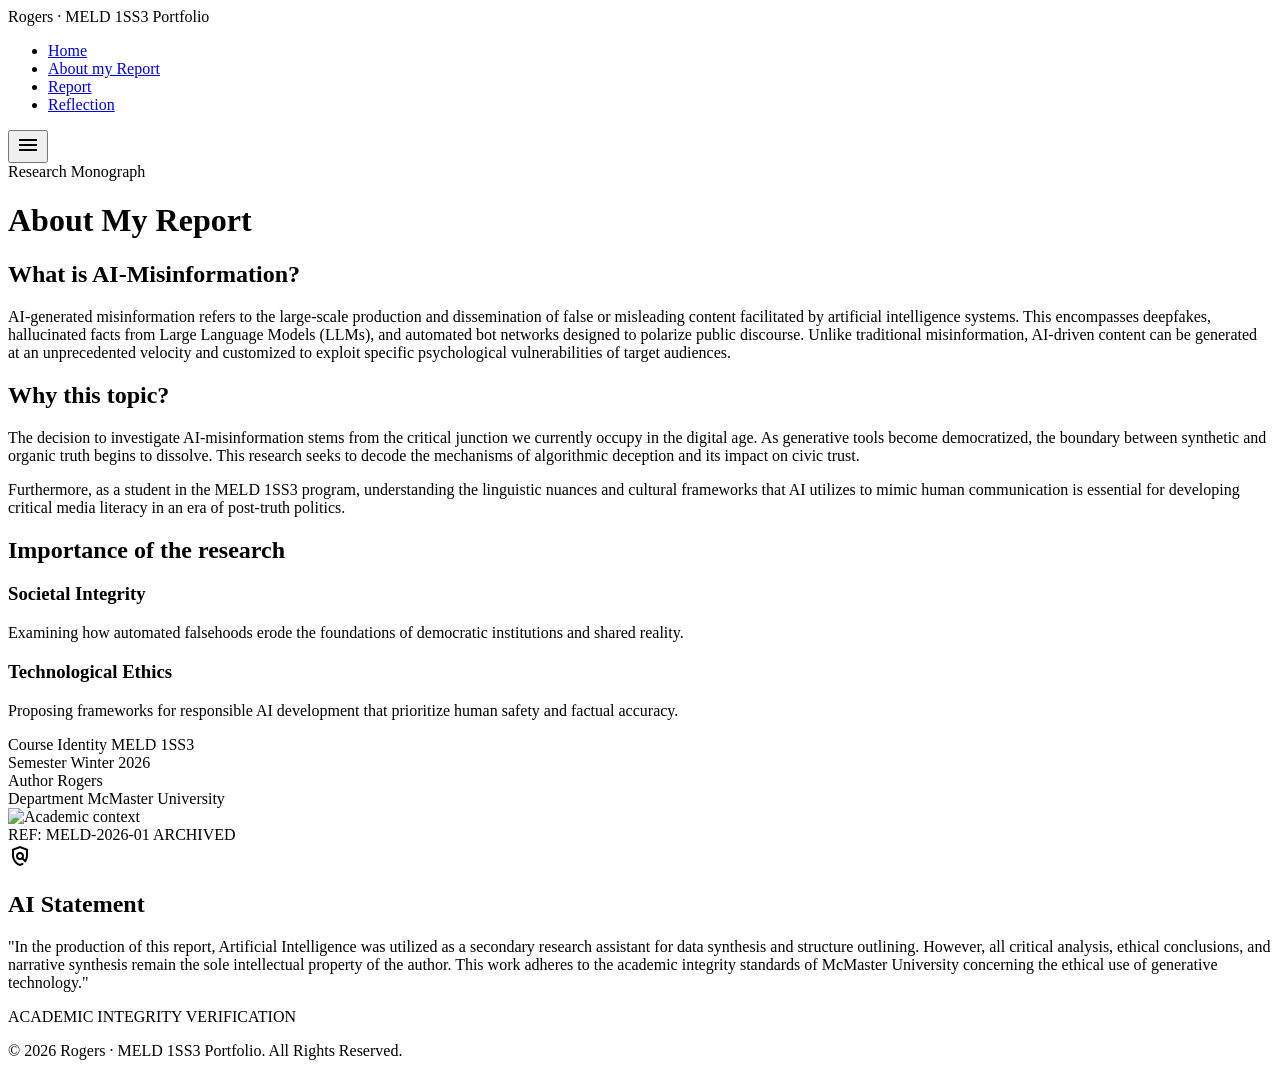
==== about.html @ 1fa629f5 "Add about.html for project overview and details" ====
<!DOCTYPE html>
<html lang="en">
<head>
    <meta charset="UTF-8">
    <meta name="viewport" content="width=device-width, initial-scale=1.0">
    <title>About My Report | Rogers · MELD 1SS3 Portfolio</title>
    <link href="https://fonts.googleapis.com/css2?family=Work+Sans:wght@400;700;800&family=Noto+Serif:ital,wght@0,400;0,700;1,400&display=swap" rel="stylesheet">
    <link href="https://fonts.googleapis.com/css2?family=Material+Symbols+Outlined:opsz,wght,FILL,GRAD@24,400,0,0" rel="stylesheet">
    <link rel="stylesheet" href="css/styles.css">
</head>
<body>
    <header class="navbar">
        <div class="container nav-container">
            <div class="logo">Rogers · MELD 1SS3 Portfolio</div>
            <nav>
                <ul class="nav-links">
                    <li><a href="index.html">Home</a></li>
                    <li><a href="about.html" class="active">About my Report</a></li>
                    <li><a href="report.html">Report</a></li>
                    <li><a href="reflection.html">Reflection</a></li>
                </ul>
                <button class="menu-toggle" aria-label="Toggle Menu">
                    <span class="material-symbols-outlined">menu</span>
                </button>
            </nav>
        </div>
    </header>

    <main class="page-content">
        <div class="container split-layout">
            <div class="main-column">
                <header class="page-header">
                    <span class="eyebrow">Research Monograph</span>
                    <h1 class="page-title">About My Report</h1>
                </header>

                <article class="prose">
                    <section>
                        <h2 class="section-heading">What is AI-Misinformation?</h2>
                        <div class="quote-box">
                            <p>AI-generated misinformation refers to the large-scale production and dissemination of false or misleading content facilitated by artificial intelligence systems. This encompasses deepfakes, hallucinated facts from Large Language Models (LLMs), and automated bot networks designed to polarize public discourse. Unlike traditional misinformation, AI-driven content can be generated at an unprecedented velocity and customized to exploit specific psychological vulnerabilities of target audiences.</p>
                        </div>
                    </section>

                    <section>
                        <h2 class="section-heading">Why this topic?</h2>
                        <p>The decision to investigate AI-misinformation stems from the critical junction we currently occupy in the digital age. As generative tools become democratized, the boundary between synthetic and organic truth begins to dissolve. This research seeks to decode the mechanisms of algorithmic deception and its impact on civic trust.</p>
                        <p>Furthermore, as a student in the MELD 1SS3 program, understanding the linguistic nuances and cultural frameworks that AI utilizes to mimic human communication is essential for developing critical media literacy in an era of post-truth politics.</p>
                    </section>

                    <section>
                        <h2 class="section-heading">Importance of the research</h2>
                        <div class="info-grid">
                            <div class="info-card">
                                <h3>Societal Integrity</h3>
                                <p>Examining how automated falsehoods erode the foundations of democratic institutions and shared reality.</p>
                            </div>
                            <div class="info-card">
                                <h3>Technological Ethics</h3>
                                <p>Proposing frameworks for responsible AI development that prioritize human safety and factual accuracy.</p>
                            </div>
                        </div>
                    </section>
                </article>
            </div>

            <aside class="sidebar">
                <div class="sticky-sidebar">
                    <div class="sidebar-card">
                        <div class="sidebar-item">
                            <span class="label">Course Identity</span>
                            <span class="value">MELD 1SS3</span>
                        </div>
                        <div class="sidebar-item">
                            <span class="label">Semester</span>
                            <span class="value">Winter 2026</span>
                        </div>
                        <div class="sidebar-item">
                            <span class="label">Author</span>
                            <span class="value">Rogers</span>
                        </div>
                        <div class="sidebar-item">
                            <span class="label">Department</span>
                            <span class="value">McMaster University</span>
                        </div>
                        <div class="sidebar-image">
                            <img src="https://picsum.photos/seed/academic/400/300" alt="Academic context" referrerPolicy="no-referrer">
                        </div>
                    </div>
                    <div class="tag-row">
                        <span class="tag">REF: MELD-2026-01</span>
                        <span class="tag">ARCHIVED</span>
                    </div>
                </div>
            </aside>
        </div>

        <section class="ai-statement container">
            <div class="ai-statement-box">
                <div class="ai-header">
                    <span class="material-symbols-outlined">policy</span>
                    <h2>AI Statement</h2>
                </div>
                <p class="ai-main-text italic">"In the production of this report, Artificial Intelligence was utilized as a secondary research assistant for data synthesis and structure outlining. However, all critical analysis, ethical conclusions, and narrative synthesis remain the sole intellectual property of the author. This work adheres to the academic integrity standards of McMaster University concerning the ethical use of generative technology."</p>
                <div class="ai-footer">
                    <div class="line"></div>
                    <span class="ai-footer-label">ACADEMIC INTEGRITY VERIFICATION</span>
                </div>
            </div>
        </section>
    </main>

    <footer class="footer">
        <div class="container">
            <p>&copy; 2026 Rogers · MELD 1SS3 Portfolio. All Rights Reserved.</p>
        </div>
    </footer>

    <script src="js/main.js"></script>
</body>
</html>
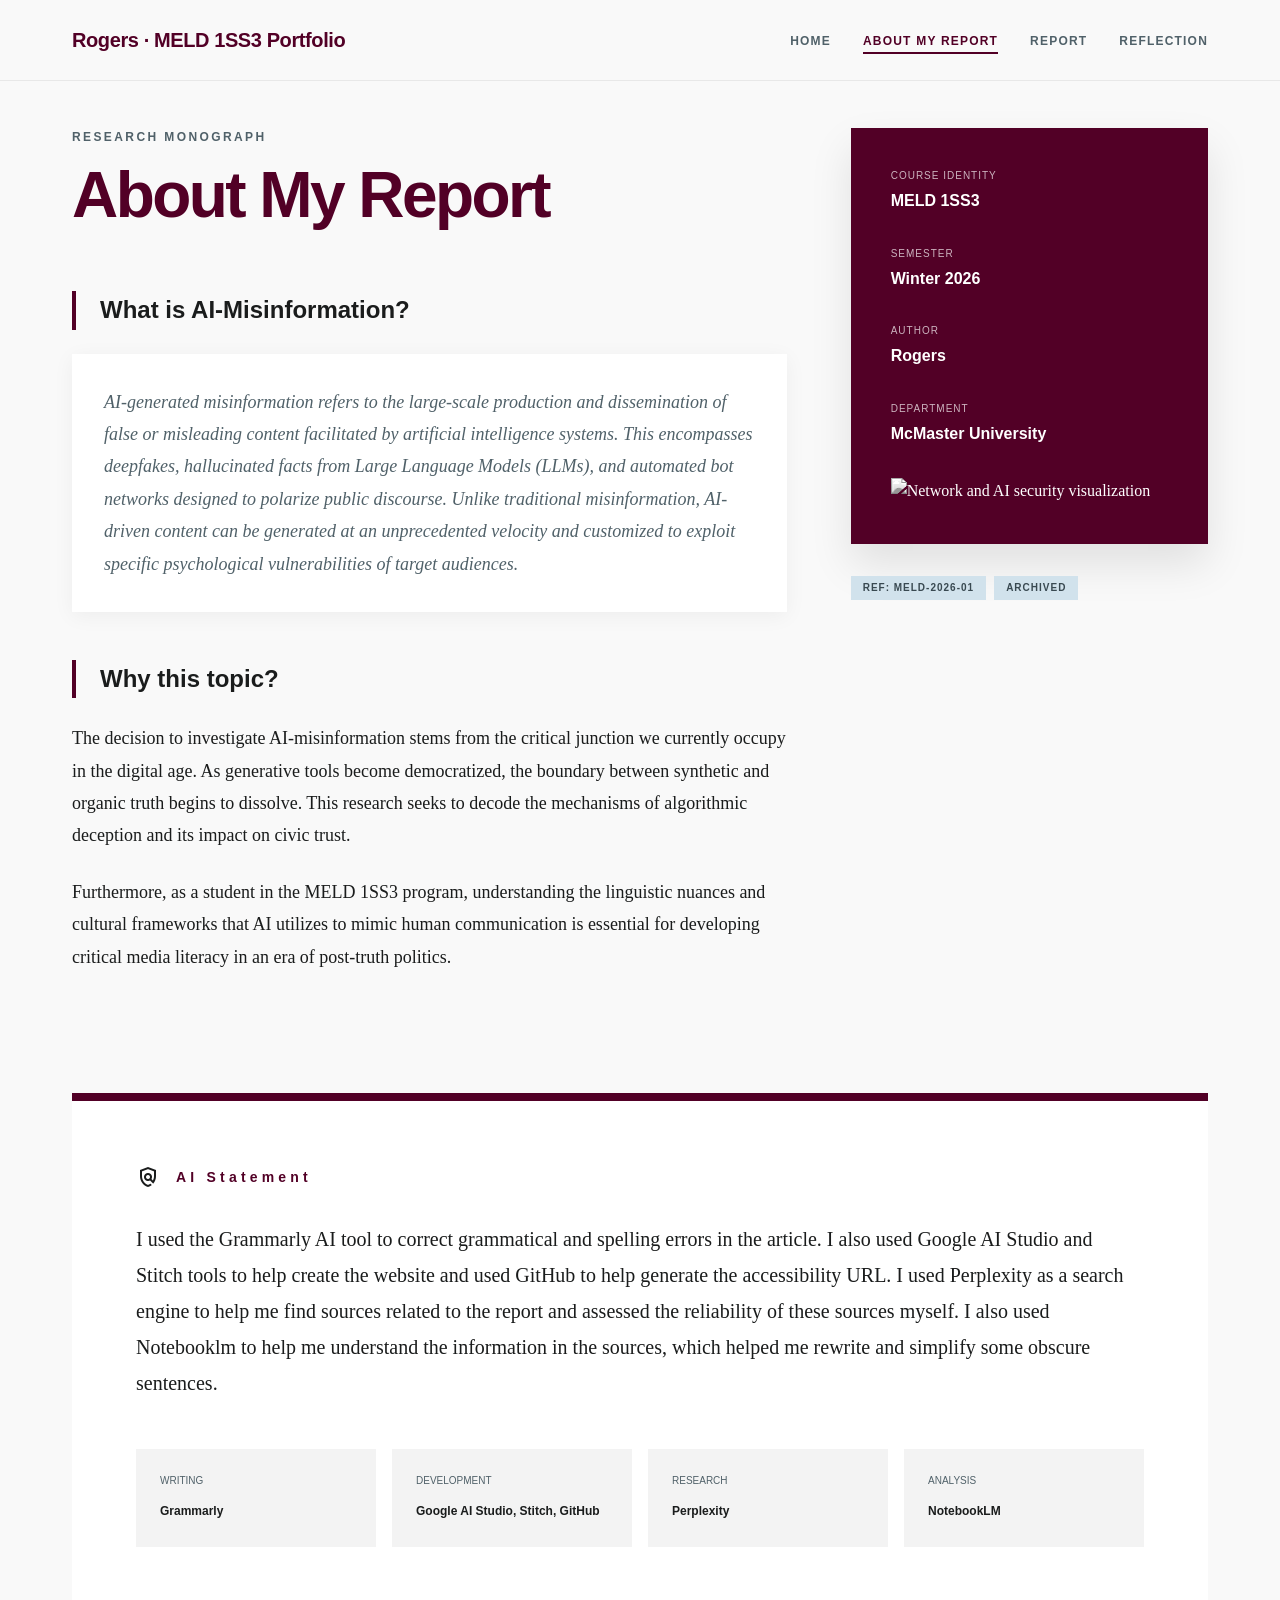
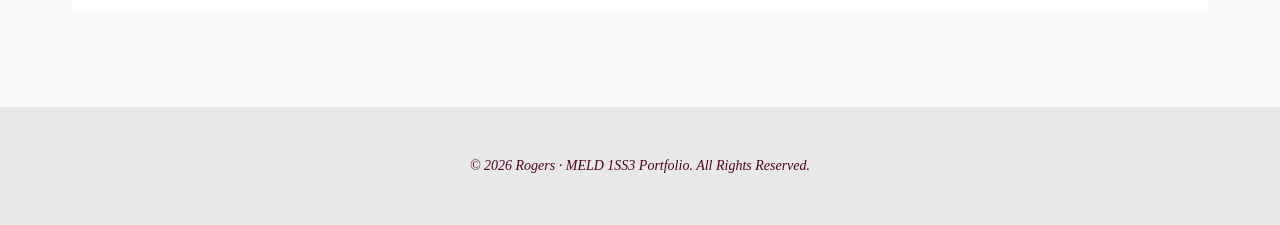
==== commit 73ea9bfe: "Revise AI usage section and update tools list Updated AI statement and tools used for article prepar" ====
--- a/about.html
+++ b/about.html
@@ -48,19 +48,6 @@
                         <p>Furthermore, as a student in the MELD 1SS3 program, understanding the linguistic nuances and cultural frameworks that AI utilizes to mimic human communication is essential for developing critical media literacy in an era of post-truth politics.</p>
                     </section>
 
-                    <section>
-                        <h2 class="section-heading">Importance of the research</h2>
-                        <div class="info-grid">
-                            <div class="info-card">
-                                <h3>Societal Integrity</h3>
-                                <p>Examining how automated falsehoods erode the foundations of democratic institutions and shared reality.</p>
-                            </div>
-                            <div class="info-card">
-                                <h3>Technological Ethics</h3>
-                                <p>Proposing frameworks for responsible AI development that prioritize human safety and factual accuracy.</p>
-                            </div>
-                        </div>
-                    </section>
                 </article>
             </div>
 
@@ -84,7 +71,7 @@
                             <span class="value">McMaster University</span>
                         </div>
                         <div class="sidebar-image">
-                            <img src="https://picsum.photos/seed/academic/400/300" alt="Academic context" referrerPolicy="no-referrer">
+                            <img src="https://picsum.photos/seed/network-computer-ai-security/400/300" alt="Network and AI security visualization" referrerPolicy="no-referrer">
                         </div>
                     </div>
                     <div class="tag-row">
@@ -101,10 +88,24 @@
                     <span class="material-symbols-outlined">policy</span>
                     <h2>AI Statement</h2>
                 </div>
-                <p class="ai-main-text italic">"In the production of this report, Artificial Intelligence was utilized as a secondary research assistant for data synthesis and structure outlining. However, all critical analysis, ethical conclusions, and narrative synthesis remain the sole intellectual property of the author. This work adheres to the academic integrity standards of McMaster University concerning the ethical use of generative technology."</p>
-                <div class="ai-footer">
-                    <div class="line"></div>
-                    <span class="ai-footer-label">ACADEMIC INTEGRITY VERIFICATION</span>
+                <p class="ai-main-text">I used the Grammarly AI tool to correct grammatical and spelling errors in the article. I also used Google AI Studio and Stitch tools to help create the website and used GitHub to help generate the accessibility URL. I used Perplexity as a search engine to help me find sources related to the report and assessed the reliability of these sources myself. I also used Notebooklm to help me understand the information in the sources, which helped me rewrite and simplify some obscure sentences.</p>
+                <div class="ai-grid">
+                    <div class="ai-item">
+                        <span class="ai-label">WRITING</span>
+                        <span class="ai-value">Grammarly</span>
+                    </div>
+                    <div class="ai-item">
+                        <span class="ai-label">DEVELOPMENT</span>
+                        <span class="ai-value">Google AI Studio, Stitch, GitHub</span>
+                    </div>
+                    <div class="ai-item">
+                        <span class="ai-label">RESEARCH</span>
+                        <span class="ai-value">Perplexity</span>
+                    </div>
+                    <div class="ai-item">
+                        <span class="ai-label">ANALYSIS</span>
+                        <span class="ai-value">NotebookLM</span>
+                    </div>
                 </div>
             </div>
         </section>
--- a/css/styles.css
+++ b/css/styles.css
@@ -0,0 +1,819 @@
+/* 
+   MELD 1SS3 Portfolio Styles
+   Theme: Academic Editorial
+   Colors: McMaster Burgundy (#520026), Off-white (#f9f9f9), Dark Gray (#1a1c1c)
+*/
+
+:root {
+    --primary: #520026;
+    --primary-light: #7a003c;
+    --bg: #f9f9f9;
+    --text: #1a1c1c;
+    --text-muted: #506169;
+    --surface: #eeeeee;
+    --surface-low: #f3f3f3;
+    --white: #ffffff;
+    --border: #e8e8e8;
+    --font-headline: 'Work Sans', sans-serif;
+    --font-body: 'Noto Serif', serif;
+}
+
+* {
+    margin: 0;
+    padding: 0;
+    box-sizing: border-box;
+}
+
+body {
+    background-color: var(--bg);
+    color: var(--text);
+    font-family: var(--font-body);
+    line-height: 1.6;
+    overflow-x: hidden;
+}
+
+.container {
+    max-width: 1200px;
+    margin: 0 auto;
+    padding: 0 2rem;
+}
+
+/* Navbar */
+.navbar {
+    position: fixed;
+    top: 0;
+    width: 100%;
+    background-color: var(--bg);
+    z-index: 1000;
+    border-bottom: 1px solid var(--border);
+}
+
+.nav-container {
+    display: flex;
+    justify-content: space-between;
+    align-items: center;
+    padding: 1.5rem 2rem;
+}
+
+.logo {
+    font-family: var(--font-headline);
+    font-weight: 800;
+    font-size: 1.25rem;
+    color: var(--primary);
+    letter-spacing: -0.02em;
+}
+
+.nav-links {
+    display: flex;
+    list-style: none;
+    gap: 2rem;
+}
+
+.nav-links a {
+    text-decoration: none;
+    font-family: var(--font-headline);
+    font-size: 0.75rem;
+    font-weight: 600;
+    text-transform: uppercase;
+    color: var(--text-muted);
+    letter-spacing: 0.1em;
+    transition: color 0.3s ease;
+}
+
+.nav-links a:hover, .nav-links a.active {
+    color: var(--primary);
+}
+
+.nav-links a.active {
+    border-bottom: 2px solid var(--primary);
+    padding-bottom: 0.25rem;
+}
+
+.menu-toggle {
+    display: none;
+    background: none;
+    border: none;
+    color: var(--primary);
+    cursor: pointer;
+}
+
+/* Hero Section */
+.hero {
+    padding-top: 8rem;
+    padding-bottom: 6rem;
+}
+
+.hero-container {
+    display: grid;
+    grid-template-columns: 1.2fr 0.8fr;
+    gap: 4rem;
+    align-items: start;
+}
+
+.eyebrow {
+    display: block;
+    font-family: var(--font-headline);
+    text-transform: uppercase;
+    letter-spacing: 0.2em;
+    font-size: 0.75rem;
+    font-weight: 700;
+    color: var(--text-muted);
+    margin-bottom: 1rem;
+}
+
+.display-title {
+    font-family: var(--font-headline);
+    font-size: clamp(3rem, 8vw, 6rem);
+    font-weight: 800;
+    line-height: 1.1;
+    color: var(--primary);
+    letter-spacing: -0.04em;
+    margin-bottom: 2rem;
+}
+
+.hero-subtitle {
+    font-size: 1.5rem;
+    font-style: italic;
+    color: var(--text);
+    line-height: 1.4;
+    margin-bottom: 3rem;
+    max-width: 500px;
+}
+
+.author-tag {
+    border-left: 4px solid var(--primary);
+    padding-left: 1.5rem;
+    padding-top: 0.5rem;
+    padding-bottom: 0.5rem;
+}
+
+.author-name {
+    display: block;
+    font-family: var(--font-headline);
+    font-weight: 700;
+    font-size: 0.875rem;
+    color: var(--primary);
+}
+
+.author-meta {
+    font-family: var(--font-headline);
+    font-size: 0.75rem;
+    color: var(--text-muted);
+}
+
+.hero-image {
+    position: relative;
+}
+
+.hero-image img {
+    width: 100%;
+    aspect-ratio: 4/5;
+    object-fit: cover;
+    filter: grayscale(100%);
+    transition: filter 0.5s ease;
+}
+
+.hero-image img:hover {
+    filter: grayscale(0%);
+}
+
+.hero-badge {
+    position: absolute;
+    bottom: -1.5rem;
+    left: -1.5rem;
+    background-color: var(--primary);
+    color: var(--white);
+    padding: 1.5rem;
+    display: flex;
+    align-items: center;
+    justify-content: center;
+}
+
+/* Bento Grid */
+.bento-grid {
+    display: grid;
+    grid-template-columns: repeat(3, 1fr);
+    margin-bottom: 8rem;
+}
+
+.card {
+    padding: 3rem;
+    min-height: 400px;
+    display: flex;
+    flex-direction: column;
+    justify-content: space-between;
+    transition: background-color 0.3s ease;
+}
+
+.card-light { background-color: var(--surface-low); }
+.card-dark { background-color: var(--primary); color: var(--white); }
+.card-gray { background-color: var(--surface); }
+
+.card-light:hover { background-color: var(--white); }
+.card-gray:hover { background-color: #e2e2e2; }
+
+.section-num {
+    display: block;
+    font-family: var(--font-headline);
+    font-size: 0.75rem;
+    letter-spacing: 0.1em;
+    color: var(--text-muted);
+    margin-bottom: 1rem;
+}
+
+.card-dark .section-num { color: #ffb1c6; }
+
+.card h3 {
+    font-family: var(--font-headline);
+    font-size: 2rem;
+    font-weight: 700;
+    margin-bottom: 1.5rem;
+}
+
+.card p {
+    font-size: 1rem;
+    line-height: 1.6;
+    margin-bottom: 2rem;
+}
+
+.card-link {
+    font-family: var(--font-headline);
+    font-size: 0.875rem;
+    font-weight: 700;
+    text-decoration: none;
+    color: var(--primary);
+    display: flex;
+    align-items: center;
+    gap: 0.5rem;
+    transition: gap 0.3s ease;
+}
+
+.card-dark .card-link {
+    color: var(--white);
+    border-bottom: 1px solid var(--white);
+    width: fit-content;
+    padding-bottom: 0.25rem;
+}
+
+.card-link:hover {
+    gap: 1rem;
+}
+
+/* AI Statement */
+.ai-statement {
+    margin-bottom: 6rem;
+}
+
+.ai-statement-box {
+    background-color: var(--white);
+    padding: 4rem;
+    border-top: 8px solid var(--primary);
+}
+
+.ai-header {
+    display: flex;
+    align-items: center;
+    gap: 1rem;
+    margin-bottom: 2rem;
+}
+
+.ai-header h2 {
+    font-family: var(--font-headline);
+    font-size: 0.875rem;
+    letter-spacing: 0.3em;
+    font-weight: 700;
+    color: var(--primary);
+}
+
+.ai-main-text {
+    font-size: 1.25rem;
+    line-height: 1.8;
+    margin-bottom: 3rem;
+}
+
+.ai-grid {
+    display: grid;
+    grid-template-columns: repeat(4, 1fr);
+    gap: 1rem;
+}
+
+.ai-item {
+    background-color: var(--surface-low);
+    padding: 1.5rem;
+}
+
+.ai-label {
+    display: block;
+    font-family: var(--font-headline);
+    font-size: 0.625rem;
+    color: var(--text-muted);
+    margin-bottom: 0.5rem;
+}
+
+.ai-value {
+    font-family: var(--font-headline);
+    font-size: 0.75rem;
+    font-weight: 700;
+}
+
+/* Page Content Layouts */
+.page-content {
+    padding-top: 8rem;
+}
+
+.split-layout {
+    display: grid;
+    grid-template-columns: 8fr 4fr;
+    gap: 4rem;
+    margin-bottom: 6rem;
+}
+
+.page-header {
+    margin-bottom: 4rem;
+}
+
+.page-title {
+    font-family: var(--font-headline);
+    font-size: 4rem;
+    font-weight: 800;
+    color: var(--primary);
+    letter-spacing: -0.04em;
+    line-height: 1;
+}
+
+.page-title.large {
+    font-size: 6rem;
+}
+
+.section-heading {
+    font-family: var(--font-headline);
+    font-size: 1.5rem;
+    font-weight: 700;
+    border-left: 4px solid var(--primary);
+    padding-left: 1.5rem;
+    margin-bottom: 1.5rem;
+    margin-top: 3rem;
+}
+
+.prose p {
+    font-size: 1.125rem;
+    line-height: 1.8;
+    margin-bottom: 1.5rem;
+}
+
+.quote-box {
+    background-color: var(--white);
+    padding: 2rem;
+    box-shadow: 0 4px 20px rgba(0,0,0,0.05);
+    margin-bottom: 2rem;
+}
+
+.quote-box p {
+    font-style: italic;
+    color: var(--text-muted);
+    margin-bottom: 0;
+}
+
+.info-grid {
+    display: grid;
+    grid-template-columns: 1fr 1fr;
+    gap: 2rem;
+}
+
+.info-card {
+    background-color: var(--surface-low);
+    padding: 2rem;
+    border-top: 4px solid var(--primary-light);
+}
+
+.info-card h3 {
+    font-family: var(--font-headline);
+    font-weight: 700;
+    margin-bottom: 0.5rem;
+}
+
+.info-card p {
+    font-size: 0.875rem;
+    margin-bottom: 0;
+}
+
+/* Sidebar */
+.sidebar-card {
+    background-color: var(--primary);
+    color: var(--white);
+    padding: 2.5rem;
+    box-shadow: 0 20px 40px rgba(0,0,0,0.1);
+}
+
+.sidebar-item {
+    margin-bottom: 2rem;
+}
+
+.sidebar-item:last-child { margin-bottom: 0; }
+
+.sidebar-item .label {
+    display: block;
+    font-family: var(--font-headline);
+    font-size: 0.625rem;
+    text-transform: uppercase;
+    letter-spacing: 0.1em;
+    opacity: 0.7;
+    margin-bottom: 0.25rem;
+}
+
+.sidebar-item .value {
+    font-family: var(--font-headline);
+    font-size: 1rem;
+    font-weight: 700;
+}
+
+.sidebar-image {
+    margin-top: 2rem;
+}
+
+.sidebar-image img {
+    width: 100%;
+    filter: grayscale(100%) contrast(1.2);
+}
+
+.tag-row {
+    margin-top: 2rem;
+    display: flex;
+    flex-wrap: wrap;
+    gap: 0.5rem;
+}
+
+.tag {
+    background-color: #d1e2ec;
+    color: #394951;
+    font-family: var(--font-headline);
+    font-size: 0.625rem;
+    font-weight: 700;
+    padding: 0.25rem 0.75rem;
+    letter-spacing: 0.1em;
+}
+
+/* Report Specific */
+.header-top {
+    display: flex;
+    align-items: center;
+    gap: 1rem;
+    margin-bottom: 1rem;
+}
+
+.header-top .line {
+    flex-grow: 1;
+    height: 1px;
+    background-color: var(--border);
+}
+
+.report-intro {
+    font-size: 1.25rem;
+    font-style: italic;
+    color: var(--text-muted);
+    max-width: 600px;
+    margin-top: 2rem;
+}
+
+.meta-section {
+    margin-bottom: 3rem;
+}
+
+.meta-title {
+    font-family: var(--font-headline);
+    font-size: 0.625rem;
+    text-transform: uppercase;
+    letter-spacing: 0.2em;
+    color: var(--primary);
+    font-weight: 700;
+    margin-bottom: 1rem;
+}
+
+.meta-item {
+    margin-bottom: 1rem;
+}
+
+.meta-label {
+    display: block;
+    font-size: 0.68rem;
+    text-transform: uppercase;
+    color: var(--text-muted);
+}
+
+.meta-value {
+    font-weight: 700;
+    font-size: 0.875rem;
+}
+
+.citation-box {
+    background-color: #d1e2ec;
+    padding: 1rem;
+    font-size: 0.75rem;
+}
+
+.accent-line {
+    width: 3rem;
+    height: 4px;
+    background-color: var(--primary);
+    margin-bottom: 1.5rem;
+}
+
+.callout {
+    margin: 2.5rem 0;
+    padding: 2rem;
+    background-color: var(--surface-low);
+    border-left: 2px solid var(--primary-light);
+    font-size: 1.25rem;
+    font-style: italic;
+    color: var(--primary);
+}
+
+.solution-grid {
+    display: grid;
+    grid-template-columns: 1fr 1fr;
+    gap: 2rem;
+    margin: 2rem 0;
+}
+
+.solution-item {
+    background-color: var(--bg);
+    padding: 1.5rem;
+    border: 1px solid var(--border);
+}
+
+.solution-item h3 {
+    font-family: var(--font-headline);
+    font-size: 1.25rem;
+    font-weight: 700;
+    margin-bottom: 0.75rem;
+}
+
+.solution-item p {
+    font-size: 0.875rem;
+    color: var(--text-muted);
+}
+
+.table-wrapper {
+    overflow-x: auto;
+    margin: 2.5rem 0;
+}
+
+.data-table {
+    width: 100%;
+    border-collapse: collapse;
+    text-align: left;
+}
+
+.data-table th {
+    background-color: var(--surface);
+    padding: 1rem;
+    font-family: var(--font-headline);
+    font-size: 0.7rem;
+    text-transform: uppercase;
+    letter-spacing: 0.1em;
+}
+
+.data-table td {
+    padding: 1rem;
+    border-bottom: 1px solid var(--border);
+    font-size: 0.875rem;
+}
+
+.data-table .highlight {
+    font-weight: 700;
+    color: var(--primary);
+}
+
+.reference-list {
+    list-style: none;
+    font-size: 0.875rem;
+    color: var(--text-muted);
+}
+
+.reference-list li {
+    margin-bottom: 1.5rem;
+    padding-left: 2rem;
+    text-indent: -2rem;
+}
+
+/* Reflection Specific */
+.hero-simple {
+    margin-bottom: 5rem;
+}
+
+.header-accent {
+    display: flex;
+    align-items: center;
+    gap: 1rem;
+    margin-bottom: 1rem;
+}
+
+.header-accent .line {
+    width: 3rem;
+    height: 2px;
+    background-color: var(--primary);
+}
+
+.reflection-sections {
+    display: flex;
+    flex-direction: column;
+    gap: 4rem;
+    margin-bottom: 8rem;
+}
+
+.reflection-item {
+    display: grid;
+    grid-template-columns: 4fr 8fr;
+    gap: 2rem;
+}
+
+.reflection-meta {
+    position: sticky;
+    top: 8rem;
+}
+
+.accent-bar {
+    width: 100%;
+    height: 4px;
+    background-color: var(--surface-low);
+    margin-bottom: 1.5rem;
+}
+
+.reflection-num {
+    font-family: var(--font-headline);
+    font-size: 2.5rem;
+    font-weight: 700;
+    color: #dadada;
+    display: block;
+    margin-bottom: 0.5rem;
+}
+
+.reflection-meta h2 {
+    font-family: var(--font-headline);
+    font-size: 1.25rem;
+    font-weight: 700;
+    line-height: 1.3;
+    margin-bottom: 1rem;
+}
+
+.tag-label {
+    background-color: #d1e2ec;
+    padding: 0.25rem 0.75rem;
+    font-family: var(--font-headline);
+    font-size: 0.625rem;
+    font-weight: 700;
+    letter-spacing: 0.1em;
+}
+
+.text-area-placeholder {
+    background-color: var(--white);
+    padding: 3rem;
+    min-height: 350px;
+    display: flex;
+    flex-direction: column;
+    justify-content: space-between;
+    border-left: 4px solid var(--primary);
+    box-shadow: 0 4px 40px rgba(0,0,0,0.04);
+}
+
+.text-area-placeholder.bg-alt {
+    background-color: var(--surface-low);
+    border-left-color: var(--text-muted);
+}
+
+.placeholder-text {
+    font-size: 1.125rem;
+    color: #dadada;
+}
+
+.text-area-footer {
+    display: flex;
+    justify-content: space-between;
+    align-items: center;
+    margin-top: 2rem;
+    padding-top: 2rem;
+    border-top: 1px solid var(--border);
+}
+
+.footer-note {
+    font-family: var(--font-headline);
+    font-size: 0.625rem;
+    letter-spacing: 0.1em;
+    color: var(--text-muted);
+    font-style: italic;
+}
+
+.footer-icons {
+    display: flex;
+    gap: 1rem;
+    color: var(--text-muted);
+}
+
+.footer-icons .material-symbols-outlined {
+    font-size: 1.25rem;
+}
+
+/* AI Statement Variants */
+.ai-statement-alt {
+    border-top: none;
+    background-color: var(--surface-high);
+    position: relative;
+    overflow: hidden;
+}
+
+.ai-statement-gray {
+    background-color: var(--surface-high);
+}
+
+.ai-footer {
+    display: flex;
+    align-items: center;
+    gap: 1rem;
+    margin-top: 2rem;
+}
+
+.ai-footer .line {
+    width: 3rem;
+    height: 2px;
+    background-color: var(--primary);
+}
+
+.ai-footer-label {
+    font-family: var(--font-headline);
+    font-size: 0.75rem;
+    font-weight: 700;
+    letter-spacing: 0.1em;
+    color: var(--primary);
+}
+
+/* Footer */
+.footer {
+    padding: 3rem 0;
+    background-color: var(--border);
+    text-align: center;
+}
+
+.footer p {
+    font-size: 0.875rem;
+    font-style: italic;
+    color: var(--primary);
+}
+
+/* Responsive */
+@media (max-width: 1024px) {
+    .hero-container, .split-layout, .reflection-item {
+        grid-template-columns: 1fr;
+    }
+    
+    .sidebar {
+        order: -1;
+    }
+    
+    .hidden-mobile {
+        display: none;
+    }
+    
+    .reflection-meta {
+        position: static;
+    }
+}
+
+@media (max-width: 768px) {
+    .nav-links {
+        display: none;
+    }
+    
+    .menu-toggle {
+        display: block;
+    }
+    
+    .bento-grid {
+        grid-template-columns: 1fr;
+    }
+    
+    .ai-grid {
+        grid-template-columns: 1fr 1fr;
+    }
+    
+    .display-title {
+        font-size: 3.5rem;
+    }
+    
+    .page-title {
+        font-size: 3rem;
+    }
+    
+    .page-title.large {
+        font-size: 4rem;
+    }
+}
+
+@media (max-width: 480px) {
+    .ai-grid {
+        grid-template-columns: 1fr;
+    }
+    
+    .info-grid, .solution-grid {
+        grid-template-columns: 1fr;
+    }
+}
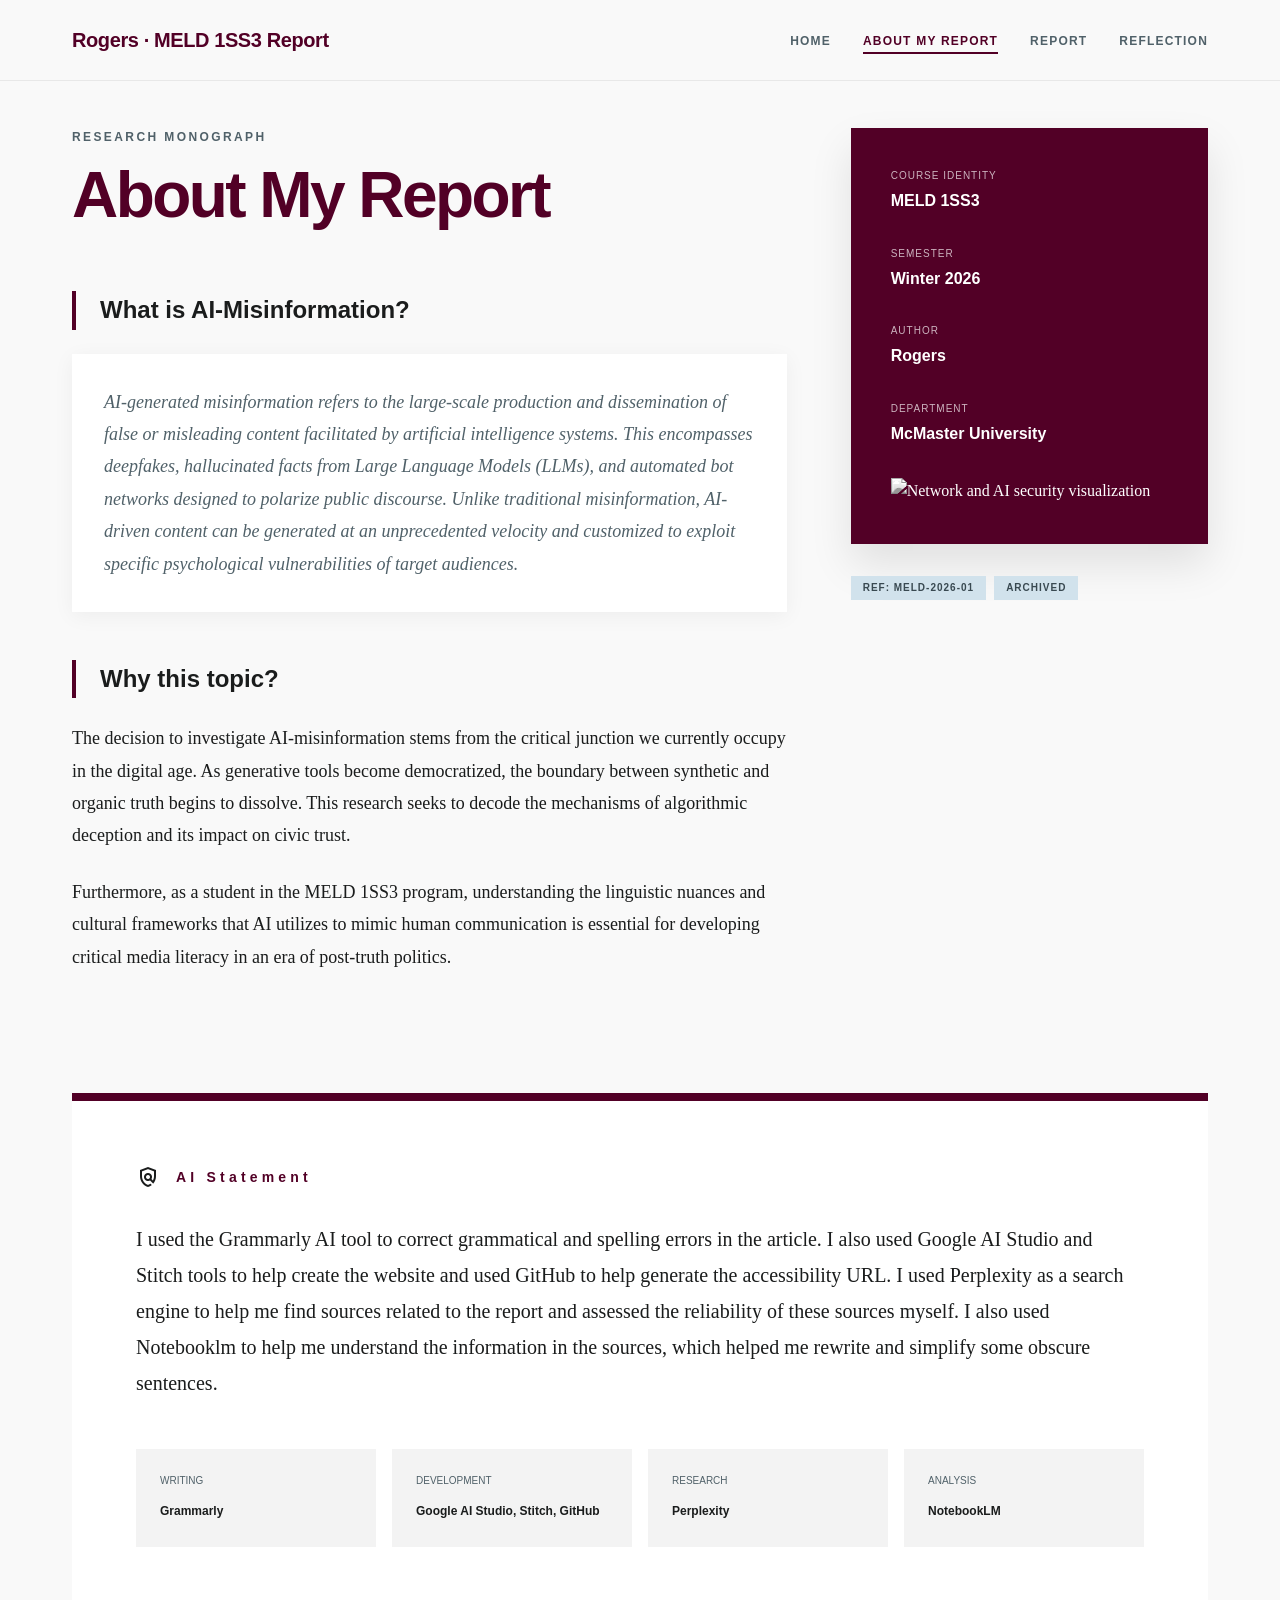
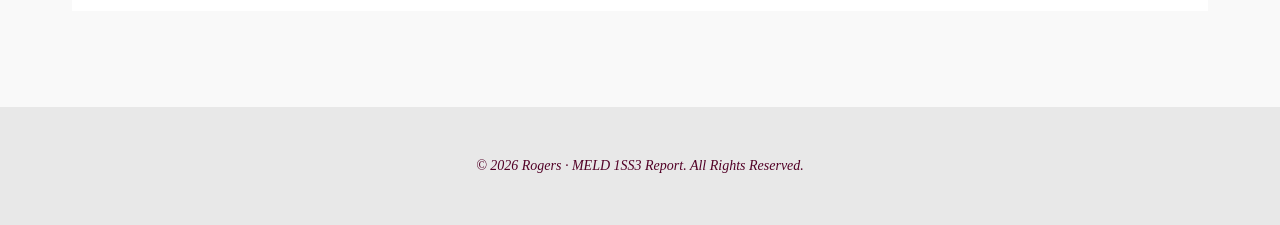
==== commit 4fd09223: "Change 'Portfolio' to 'Report' in about.html" ====
--- a/about.html
+++ b/about.html
@@ -3,7 +3,7 @@
 <head>
     <meta charset="UTF-8">
     <meta name="viewport" content="width=device-width, initial-scale=1.0">
-    <title>About My Report | Rogers · MELD 1SS3 Portfolio</title>
+    <title>About My Report | Rogers · MELD 1SS3 Report</title>
     <link href="https://fonts.googleapis.com/css2?family=Work+Sans:wght@400;700;800&family=Noto+Serif:ital,wght@0,400;0,700;1,400&display=swap" rel="stylesheet">
     <link href="https://fonts.googleapis.com/css2?family=Material+Symbols+Outlined:opsz,wght,FILL,GRAD@24,400,0,0" rel="stylesheet">
     <link rel="stylesheet" href="css/styles.css">
@@ -11,7 +11,7 @@
 <body>
     <header class="navbar">
         <div class="container nav-container">
-            <div class="logo">Rogers · MELD 1SS3 Portfolio</div>
+            <div class="logo">Rogers · MELD 1SS3 Report</div>
             <nav>
                 <ul class="nav-links">
                     <li><a href="index.html">Home</a></li>
@@ -113,7 +113,7 @@
 
     <footer class="footer">
         <div class="container">
-            <p>&copy; 2026 Rogers · MELD 1SS3 Portfolio. All Rights Reserved.</p>
+            <p>&copy; 2026 Rogers · MELD 1SS3 Report. All Rights Reserved.</p>
         </div>
     </footer>
 
--- a/css/styles.css
+++ b/css/styles.css
@@ -454,6 +454,82 @@
 }
 
 /* Report Specific */
+.report-layout {
+    max-width: 900px;
+    margin: 0 auto;
+}
+
+.title-with-author {
+    display: flex;
+    align-items: baseline;
+    gap: 2rem;
+    flex-wrap: wrap;
+    margin-bottom: 1rem;
+}
+
+.author-info {
+    display: flex;
+    flex-direction: column;
+    border-left: 2px solid var(--primary);
+    padding-left: 1rem;
+}
+
+.author-label {
+    font-family: var(--font-headline);
+    font-size: 0.625rem;
+    text-transform: uppercase;
+    letter-spacing: 0.1em;
+    color: var(--text-muted);
+    font-weight: 700;
+}
+
+.author-name-inline {
+    font-family: var(--font-headline);
+    font-weight: 700;
+    font-size: 1rem;
+    color: var(--primary);
+}
+
+.report-image-container,
+.reflection-image-container {
+    margin: 3rem 0;
+    border: 1px solid var(--border);
+    padding: 0.5rem;
+    background-color: var(--white);
+}
+
+.report-image-container img,
+.reflection-image-container img {
+    width: 100%;
+    height: auto;
+    display: block;
+    filter: grayscale(100%);
+    transition: filter 0.5s ease;
+}
+
+.report-image-container img:hover,
+.reflection-image-container img:hover {
+    filter: grayscale(0%);
+}
+
+.sidebar-caption {
+    font-size: 0.75rem;
+    color: var(--text-light);
+    margin-top: 0.5rem;
+    text-align: center;
+    font-family: var(--font-sans);
+}
+
+.image-caption {
+    font-family: var(--font-headline);
+    font-size: 0.75rem;
+    color: var(--text-muted);
+    margin-top: 0.75rem;
+    text-transform: uppercase;
+    letter-spacing: 0.1em;
+    text-align: center;
+}
+
 .header-top {
     display: flex;
     align-items: center;
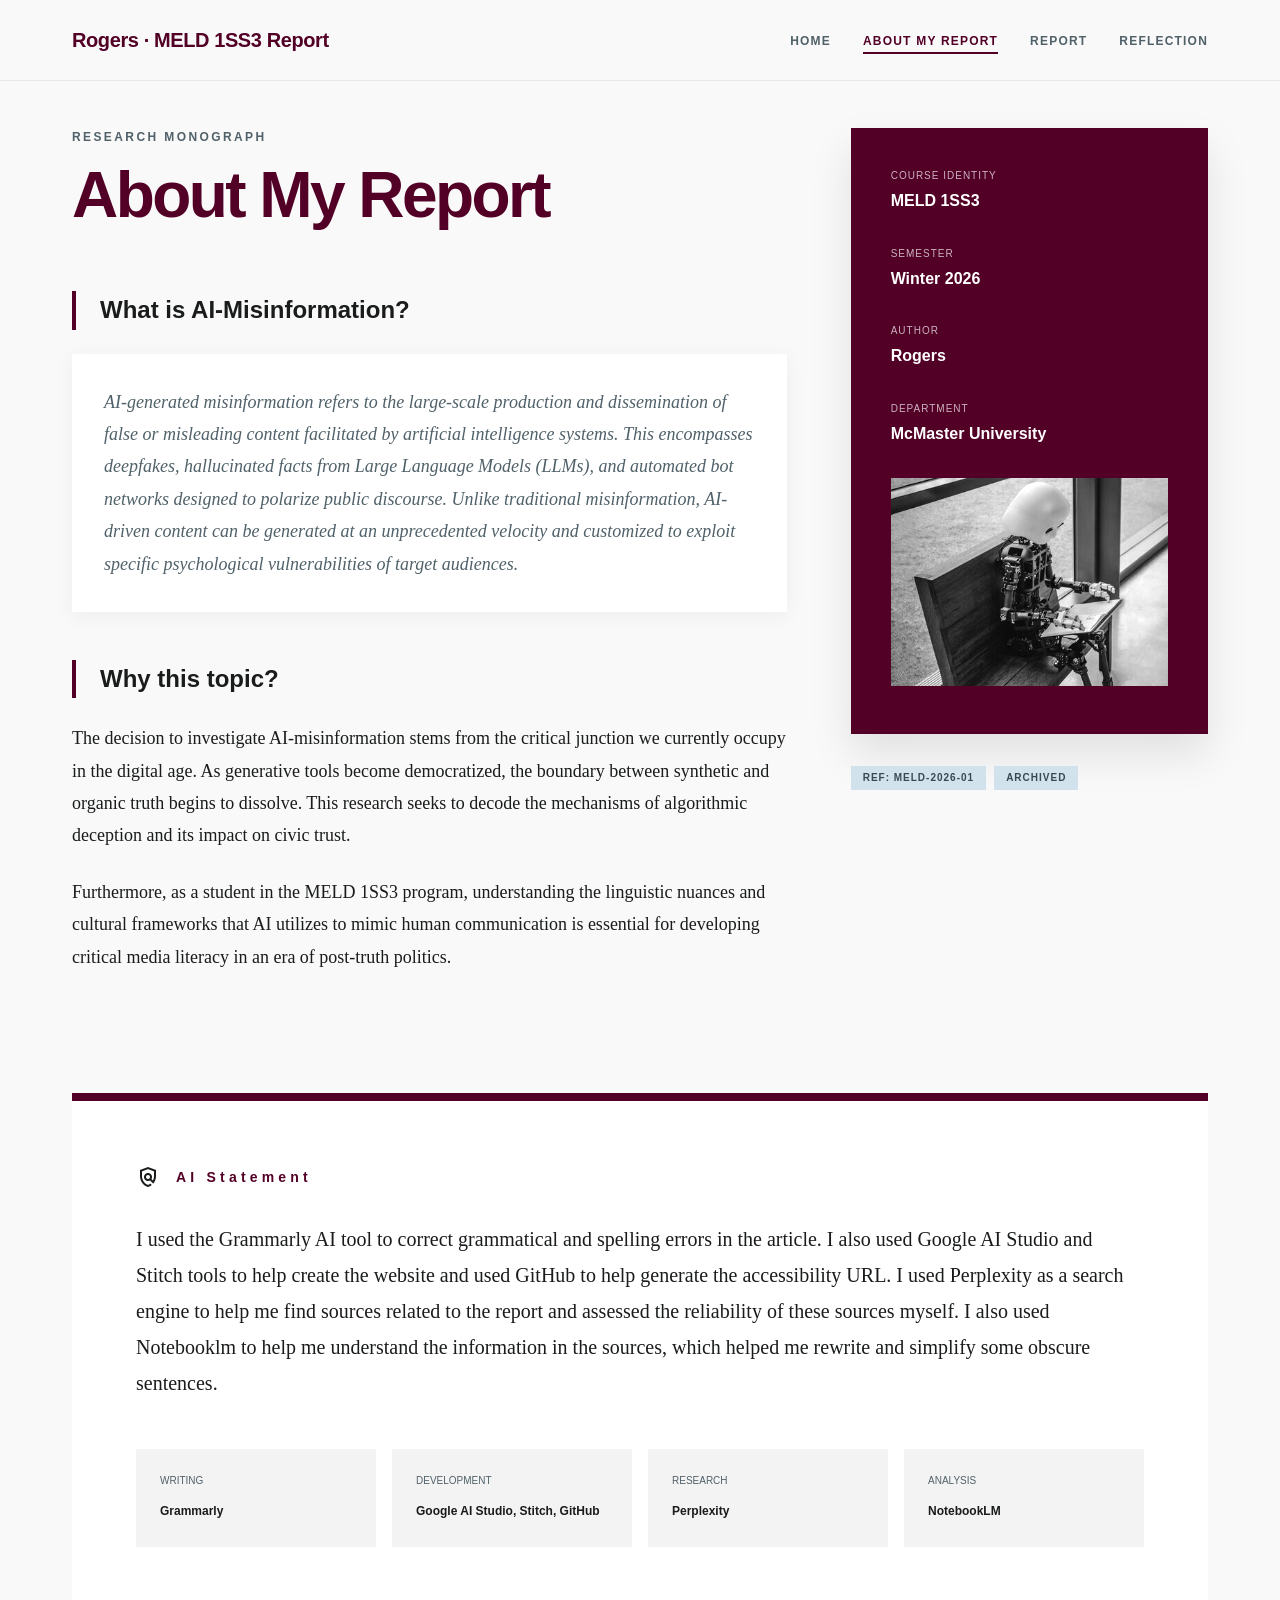
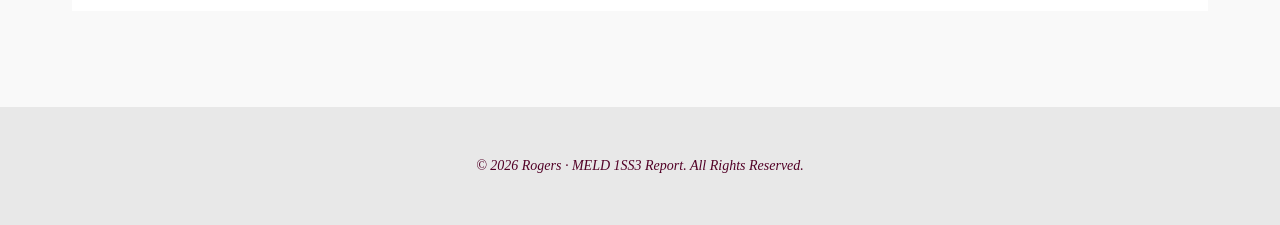
==== commit 3d25455c: "Change image source in about.html" ====
--- a/about.html
+++ b/about.html
@@ -71,7 +71,7 @@
                             <span class="value">McMaster University</span>
                         </div>
                         <div class="sidebar-image">
-                            <img src="https://picsum.photos/seed/network-computer-ai-security/400/300" alt="Network and AI security visualization" referrerPolicy="no-referrer">
+                            <img src="about_me_pg" alt="Network and AI security visualization" referrerPolicy="no-referrer">
                         </div>
                     </div>
                     <div class="tag-row">
